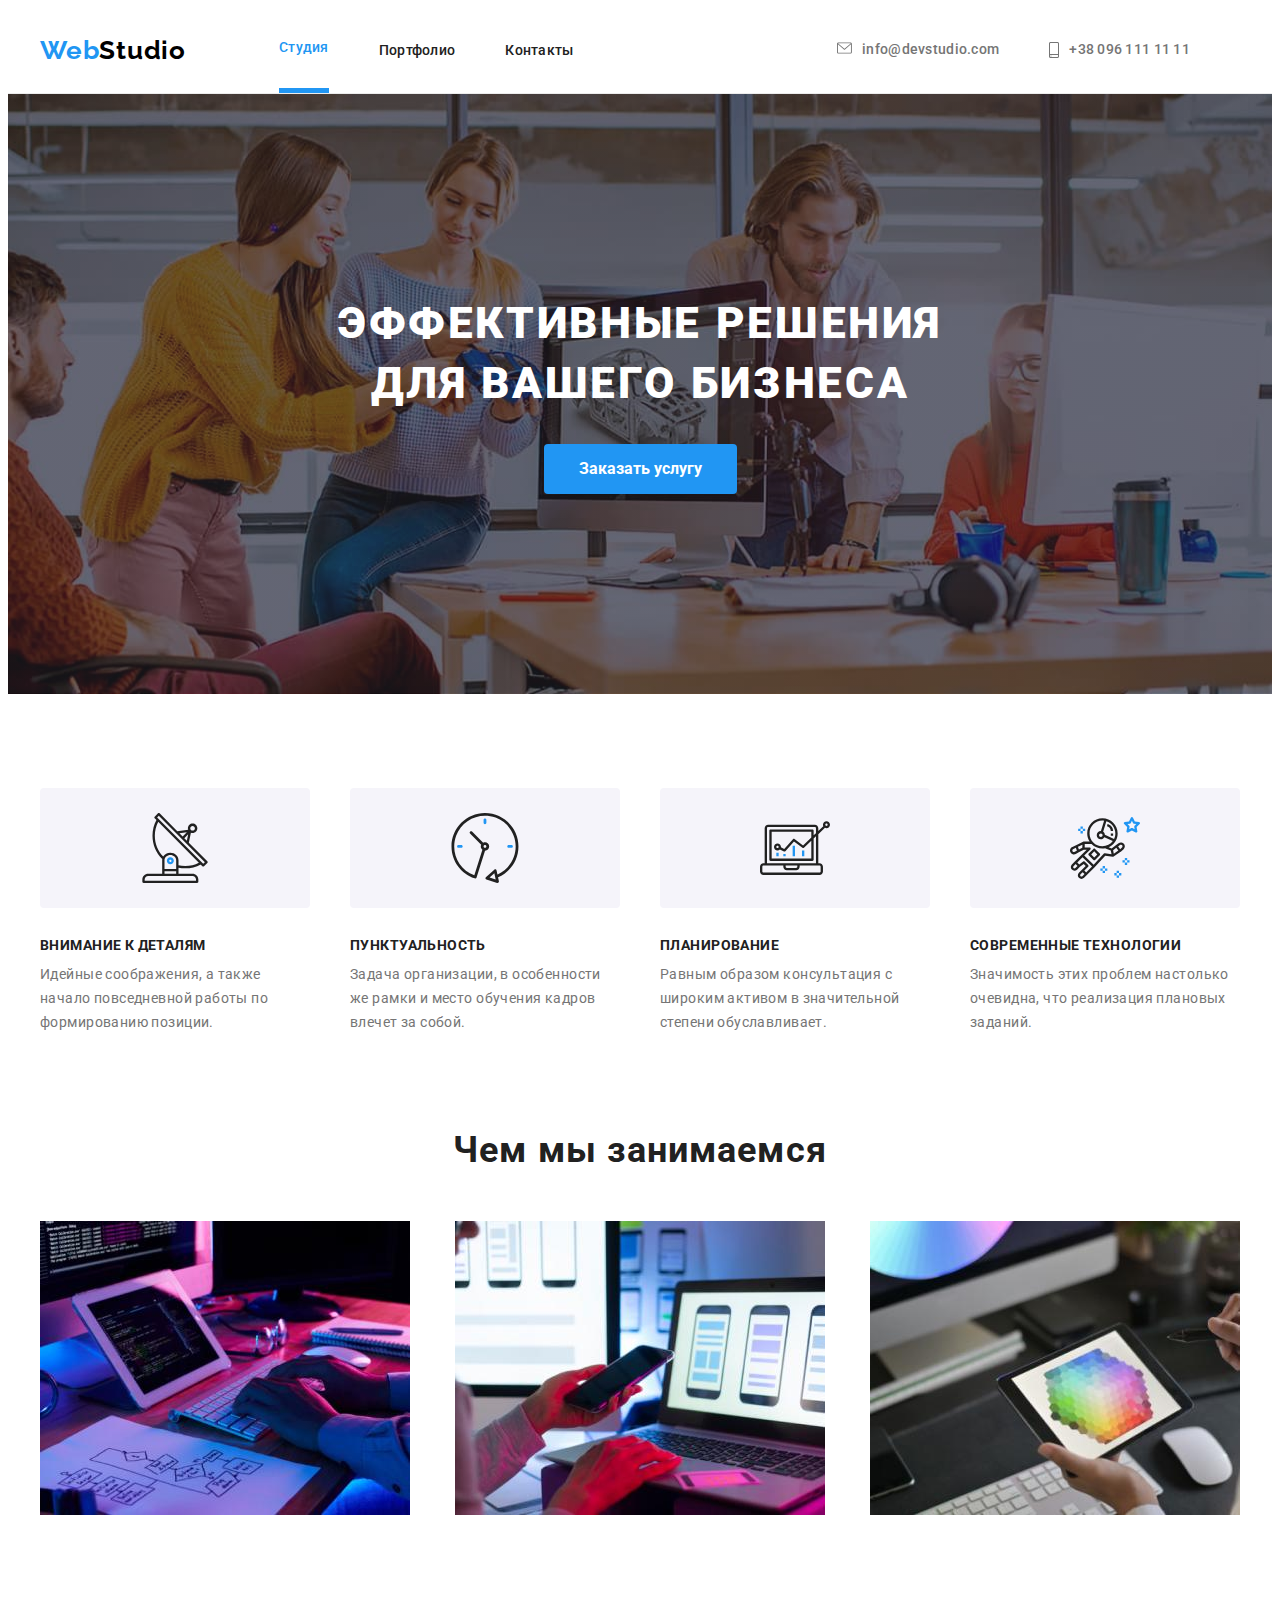
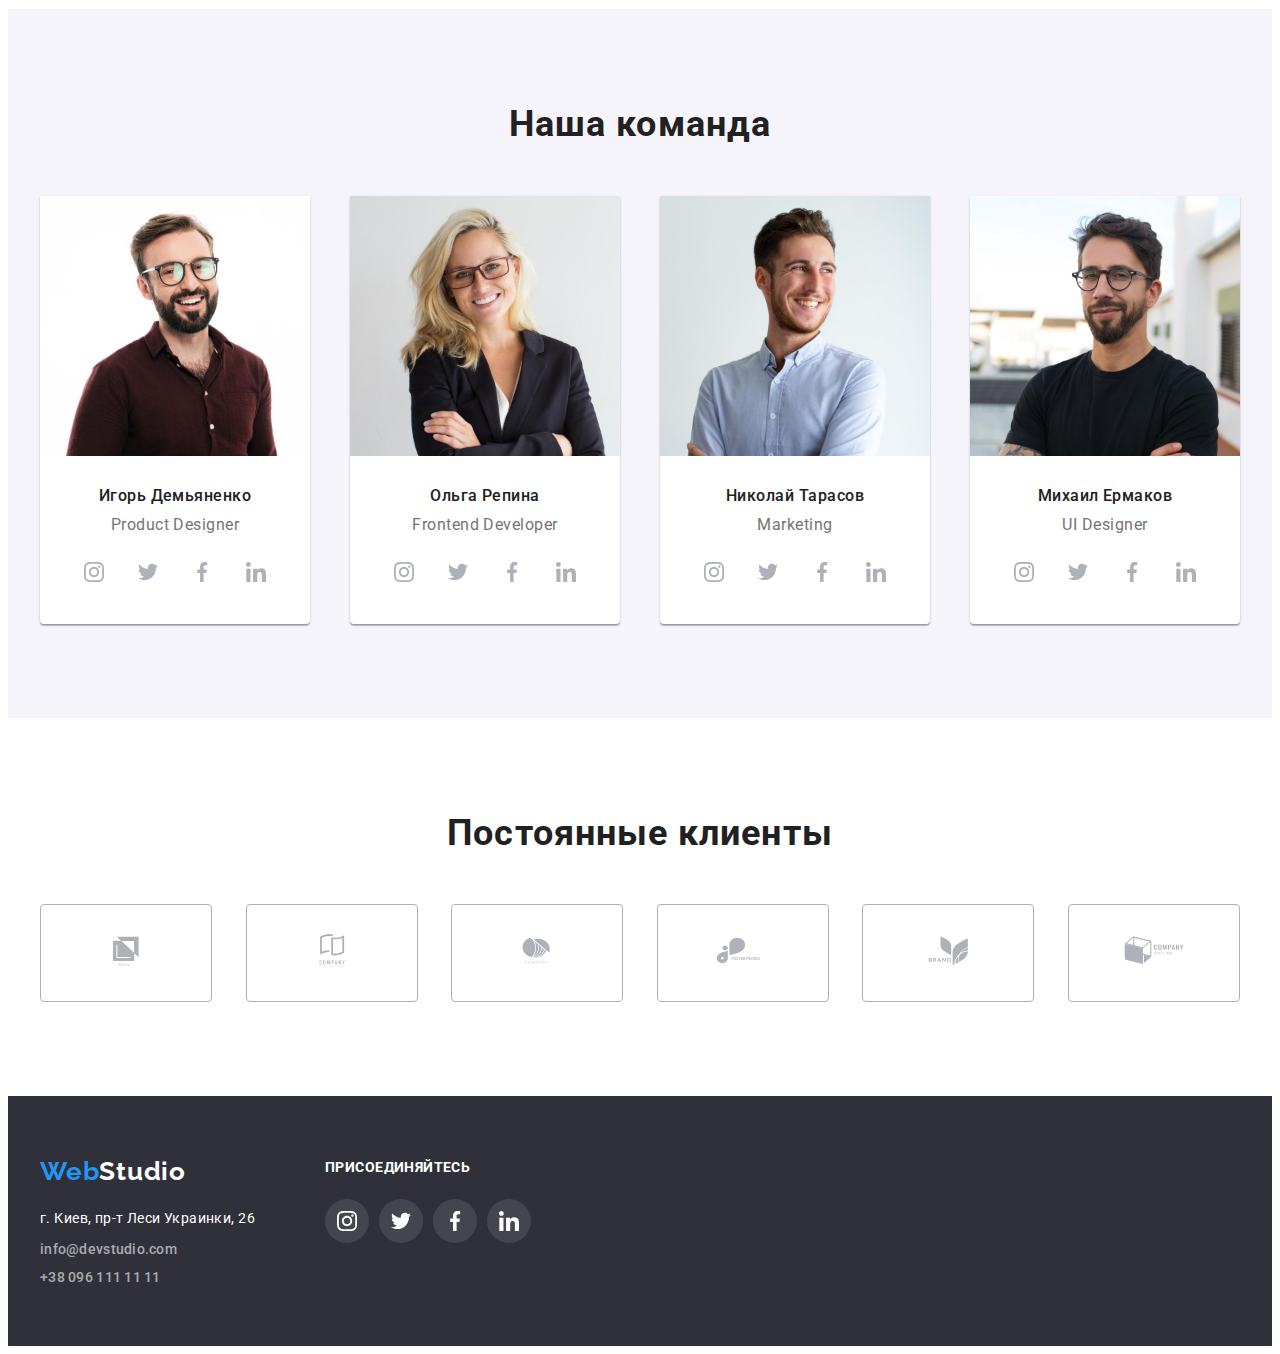
==== index.html @ e7550cd3 "create_files" ====
<!DOCTYPE html>
<html lang="ru">
  <head>
    <meta charset="UTF-8" />
    <meta http-equiv="X-UA-Compatible" content="IE=edge" />
    <meta name="viewport" content="width=device-width, initial-scale=1.0" />
    <link rel="preconnect" href="https://fonts.googleapis.com" />
    <link rel="preconnect" href="https://fonts.gstatic.com" crossorigin />
    <link
      href="https://fonts.googleapis.com/css2?family=Raleway:wght@700&family=Roboto:wght@400;500;700;900&display=swap"
      rel="stylesheet"
    />
    <link rel="icon" href="./images/log.jpg" />
    <title>&#5076;ebStudio</title>
    <link
      rel="stylesheet"
      href="https://cdnjs.cloudflare.com/ajax/libs/modern-normalize/1.1.0/modern-normalize.min.css"
      integrity="sha512-wpPYUAdjBVSE4KJnH1VR1HeZfpl1ub8YT/NKx4PuQ5NmX2tKuGu6U/JRp5y+Y8XG2tV+wKQpNHVUX03MfMFn9Q=="
      crossorigin="anonymous"
      referrerpolicy="no-referrer"
    />
    <link rel="stylesheet" href="./css/styles.css" />
  </head>
  <body>
    <header class="page-header">
      <div class="container header-area">
        <a href="./index.html" class="header-logo"
          >Web<span class="logo-section">Studio</span></a
        >
        <nav class="nav-header">
          <ul class="header-list">
            <li class="list-nav-header">
              <a href="./index.html" class="current-link">Студия</a>
            </li>
            <li class="list-nav-header">
              <a href="./portfolio.html" class="header-link">Портфолио</a>
            </li>
            <li class="list-nav-header">
              <a href="" class="header-link">Контакты</a>
            </li>
          </ul>
        </nav>
        <ul class="contact-list">
          <li class="contact-item">
            <a
              href="mailto:info@devstudio.com"
              class="contact-header mail-contact"
              ><svg class="contact-icon" width="15" height="12">
                <use href="./images/symbol-defs.svg#icon-envelope1"></use></svg
              >info@devstudio.com</a
            >
          </li>
          <li class="contact-item">
            <a href="tel:+380961111111" class="contact-header phone-contact">
              <svg class="contact-icon" width="10" height="16">
                <use
                  href="./images/symbol-defs.svg#icon-smartphone1"
                ></use></svg
              >+38 096 111 11 11</a
            >
          </li>
        </ul>
      </div>
    </header>
    <main>
      <section class="section-hero">
        <div class="container">
          <h1 class="hero-headline">
            Эффективные решения<br />для вашего бизнеса
          </h1>
          <button type="button" class="button-hero">Заказать услугу</button>
        </div>
      </section>
      <section class="characteristics">
        <div class="container">
          <h2 class="headline-hidden">Наши характеристики</h2>
          <ul class="list">
            <li class="characteristics-item">
              <div class="img-cr-box">
                <svg class="cr-icon-box" width="70" height="70">
                  <use href="./images/symbol-defs.svg#icon-antenna"></use>
                </svg>
              </div>
              <h3 class="headline-point">Внимание к деталям</h3>
              <p class="point-list">
                Идейные соображения, а также начало повседневной работы по
                формированию позиции.
              </p>
            </li>
            <li class="characteristics-item">
              <div class="img-cr-box">
                <svg class="cr-icon-box" width="70" height="70">
                  <use href="./images/symbol-defs.svg#icon-clock"></use>
                </svg>
              </div>
              <h3 class="headline-point">Пунктуальность</h3>
              <p class="point-list">
                Задача организации, в особенности же рамки и место обучения
                кадров влечет за собой.
              </p>
            </li>
            <li class="characteristics-item">
              <div class="img-cr-box">
                <svg class="cr-icon-box" width="70" height="70">
                  <use href="./images/symbol-defs.svg#icon-diagram"></use>
                </svg>
              </div>
              <h3 class="headline-point">Планирование</h3>
              <p class="point-list">
                Равным образом консультация с широким активом в значительной
                степени обуславливает.
              </p>
            </li>
            <li class="characteristics-item">
              <div class="img-cr-box">
                <svg class="cr-icon-box" width="70" height="70">
                  <use href="./images/symbol-defs.svg#icon-astronaut"></use>
                </svg>
              </div>
              <h3 class="headline-point">Современные технологии</h3>
              <p class="point-list">
                Значимость этих проблем настолько очевидна, что реализация
                плановых заданий.
              </p>
            </li>
          </ul>
        </div>
      </section>
      <section class="workplase-list">
        <div class="container">
          <h2 class="section-headline">Чем мы занимаемся</h2>
          <ul class="list">
            <li>
              <img
                class="img"
                src="images/box1.jpg"
                alt="Программист пишет код"
                width="370"
              />
            </li>
            <li>
              <img src="images/box2.jpg" alt="Адаптивная верстка" width="370" />
            </li>
            <li>
              <img
                src="images/box3.jpg"
                alt="Дизайнер с палитрой"
                width="370"
              />
            </li>
          </ul>
        </div>
      </section>
      <section class="woreker-list">
        <div class="container">
          <h2 class="section-headline">Наша команда</h2>
          <ul class="list">
            <li class="card-worker">
              <img src="images/photoIgor.jpg" alt="Фото Игоря" width="270" />
              <div class="card-info">
                <h3 class="headline-name">Игорь Демьяненко</h3>
                <p lang="en" class="job-position">Product Designer</p>
                <ul class="icon-list">
                  <li class="icon-card-info">
                    <a href="" class="button-icon"
                      ><svg class="card-icon" width="20" height="20">
                        <use
                          href="./images/symbol-defs.svg#icon-inst"
                        ></use></svg
                    ></a>
                  </li>
                  <li class="icon-card-info">
                    <a href="" class="button-icon"
                      ><svg class="card-icon" width="20" height="20">
                        <use
                          href="./images/symbol-defs.svg#icon-twitter"
                        ></use></svg
                    ></a>
                  </li>
                  <li class="icon-card-info">
                    <a href="" class="button-icon"
                      ><svg class="card-icon" width="20" height="20">
                        <use
                          href="./images/symbol-defs.svg#icon-facebook"
                        ></use></svg
                    ></a>
                  </li>
                  <li class="icon-card-info">
                    <a href="" class="button-icon"
                      ><svg class="card-icon" width="20" height="20">
                        <use
                          href="./images/symbol-defs.svg#icon-linkedin"
                        ></use></svg
                    ></a>
                  </li>
                </ul>
              </div>
            </li>
            <li class="card-worker">
              <img src="images/photoOlga.jpg" alt="Фото Ольги" width="270" />
              <div class="card-info">
                <h3 class="headline-name">Ольга Репина</h3>
                <p lang="en" class="job-position">Frontend Developer</p>
                <ul class="icon-list">
                  <li class="icon-card-info">
                    <a href="" class="button-icon"
                      ><svg class="card-icon" width="20" height="20">
                        <use
                          href="./images/symbol-defs.svg#icon-inst"
                        ></use></svg
                    ></a>
                  </li>
                  <li class="icon-card-info">
                    <a href="" class="button-icon"
                      ><svg class="card-icon" width="20" height="20">
                        <use
                          href="./images/symbol-defs.svg#icon-twitter"
                        ></use></svg
                    ></a>
                  </li>
                  <li class="icon-card-info">
                    <a href="" class="button-icon"
                      ><svg class="card-icon" width="20" height="20">
                        <use
                          href="./images/symbol-defs.svg#icon-facebook"
                        ></use></svg
                    ></a>
                  </li>
                  <li class="icon-card-info">
                    <a href="" class="button-icon"
                      ><svg class="card-icon" width="20" height="20">
                        <use
                          href="./images/symbol-defs.svg#icon-linkedin"
                        ></use></svg
                    ></a>
                  </li>
                </ul>
              </div>
            </li>
            <li class="card-worker">
              <img
                src="images/photoNikolay.jpg"
                alt="Фото Николая"
                width="270"
              />
              <div class="card-info">
                <h3 class="headline-name">Николай Тарасов</h3>
                <p lang="en" class="job-position">Marketing</p>
                <ul class="icon-list">
                  <li class="icon-card-info">
                    <a href="" class="button-icon"
                      ><svg class="card-icon" width="20" height="20">
                        <use
                          href="./images/symbol-defs.svg#icon-inst"
                        ></use></svg
                    ></a>
                  </li>
                  <li class="icon-card-info">
                    <a href="" class="button-icon"
                      ><svg class="card-icon" width="20" height="20">
                        <use
                          href="./images/symbol-defs.svg#icon-twitter"
                        ></use></svg
                    ></a>
                  </li>
                  <li class="icon-card-info">
                    <a href="" class="button-icon"
                      ><svg class="card-icon" width="20" height="20">
                        <use
                          href="./images/symbol-defs.svg#icon-facebook"
                        ></use></svg
                    ></a>
                  </li>
                  <li class="icon-card-info">
                    <a href="" class="button-icon"
                      ><svg class="card-icon" width="20" height="20">
                        <use
                          href="./images/symbol-defs.svg#icon-linkedin"
                        ></use></svg
                    ></a>
                  </li>
                </ul>
              </div>
            </li>
            <li class="card-worker">
              <img
                src="images/photoMihail.jpg"
                alt="Фото Михаила"
                width="270"
              />
              <div class="card-info">
                <h3 class="headline-name">Михаил Ермаков</h3>
                <p lang="en" class="job-position">UI Designer</p>
                <ul class="icon-list">
                  <li class="icon-card-info">
                    <a href="" class="button-icon">
                      <svg class="card-icon" width="20" height="20">
                        <use href="./images/symbol-defs.svg#icon-inst"></use>
                      </svg>
                    </a>
                  </li>
                  <li class="icon-card-info">
                    <a href="" class="button-icon">
                      <svg class="card-icon" width="20" height="20">
                        <use
                          href="./images/symbol-defs.svg#icon-twitter"
                        ></use></svg
                    ></a>
                  </li>
                  <li class="icon-card-info">
                    <a href="" class="button-icon">
                      <svg class="card-icon" width="20" height="20">
                        <use
                          href="./images/symbol-defs.svg#icon-facebook"
                        ></use></svg
                    ></a>
                  </li>
                  <li class="icon-card-info">
                    <a href="" class="button-icon">
                      <svg class="card-icon" width="20" height="20">
                        <use
                          href="./images/symbol-defs.svg#icon-linkedin"
                        ></use></svg
                    ></a>
                  </li>
                </ul>
              </div>
            </li>
          </ul>
        </div>
      </section>
      <section class="our-clients">
        <div class="container">
          <h2 class="section-headline">Постоянные клиенты</h2>
          <ul class="clients-list">
            <li>
              <a href="" class="clients-button-icon"
                ><svg class="clients-card-icon" width="106" height="60">
                  <use href="./images/symbol-defs.svg#icon-Client-1"></use></svg
              ></a>
            </li>
            <li>
              <a href="" class="clients-button-icon"
                ><svg class="clients-card-icon" width="106" height="60">
                  <use href="./images/symbol-defs.svg#icon-Client-2"></use></svg
              ></a>
            </li>
            <li>
              <a href="" class="clients-button-icon"
                ><svg class="clients-card-icon" width="106" height="60">
                  <use href="./images/symbol-defs.svg#icon-Client-3"></use></svg
              ></a>
            </li>
            <li>
              <a href="" class="clients-button-icon"
                ><svg class="clients-card-icon" width="106" height="60">
                  <use href="./images/symbol-defs.svg#icon-Client-4"></use></svg
              ></a>
            </li>
            <li>
              <a href="" class="clients-button-icon"
                ><svg class="clients-card-icon" width="106" height="60">
                  <use href="./images/symbol-defs.svg#icon-Client-5"></use></svg
              ></a>
            </li>
            <li>
              <a href="" class="clients-button-icon"
                ><svg class="clients-card-icon" width="106" height="60">
                  <use href="./images/symbol-defs.svg#icon-Client-6"></use></svg
              ></a>
            </li>
          </ul>
        </div>
      </section>
    </main>
    <footer>
      <div class="container footer-area">
        <div class="contact-zone">
          <a href="./index.html" class="footer-logo"
            >Web<span class="logo-section-footer">Studio</span></a
          >
          <address>
            <ul class="footer-list">
              <li class="footer-point">
                <a
                  href="https://goo.gl/maps/hbNpQnZ5344em9R57"
                  target="_blank"
                  rel="noopener nofollow noreferrel"
                  class="adress-footer"
                  >г. Киев, пр-т Леси Украинки, 26</a
                >
              </li>
              <li class="footer-point">
                <a href="mailto:info@devstudio.com" class="contact"
                  >info@devstudio.com</a
                >
              </li>
              <li class="footer-point">
                <a href="tel:+380961111111" class="contact"
                  >+38 096 111 11 11</a
                >
              </li>
            </ul>
          </address>
        </div>
        <div>
          <b class="footer-headline">присоединяйтесь</b>
          <ul class="footer-list-icon">
            <li class="icon-card-info">
              <a href="" class="footer-button-icon"
                ><svg class="footer-card-icon" width="20" height="20">
                  <use href="./images/symbol-defs.svg#icon-inst"></use></svg
              ></a>
            </li>
            <li class="icon-card-info">
              <a href="" class="footer-button-icon"
                ><svg class="footer-card-icon" width="20" height="20">
                  <use href="./images/symbol-defs.svg#icon-twitter"></use></svg
              ></a>
            </li>

            <li class="icon-card-info">
              <a href="" class="footer-button-icon"
                ><svg class="footer-card-icon" width="20" height="20">
                  <use href="./images/symbol-defs.svg#icon-facebook"></use></svg
              ></a>
            </li>

            <li class="icon-card-info">
              <a href="" class="footer-button-icon"
                ><svg class="footer-card-icon" width="20" height="20">
                  <use href="./images/symbol-defs.svg#icon-linkedin"></use></svg
              ></a>
            </li>
          </ul>
        </div>
      </div>
    </footer>
  </body>
</html>
---- css/styles.css ----
/* -----------------MAIN------------------ */

:root {
  --accent-color: #2196f3;
  --btn-color: #f5f4fa;
  --first-back-color: #ffffff;
  --second-back-color: #2f303a;
  --logo-second-color: #000000;
  --part-text-color: #212121;
  --additional-text-color: rgba(255, 255, 255, 0.6);
  --accessory-text-color: #757575;
  --background-box-color: #f5f4fa;
  --icon-color: #afb1b8;
}

/* section {
  outline: 2px solid red;
} */

body {
  font-family: roboto, sans-serif;
  color: var(--accessory-text-color);
}

header {
  border-bottom: 1px solid #ececec;
  position: sticky;
  top: 0;
  background: var(--first-back-color);
}

.container {
  width: 1200px;
  margin: 0 auto;
  padding-left: 15px;
  padding-right: 15px;
  /* outline: 2px solid red; */
}

p,
h1,
h2,
h3 {
  margin: 0;
}

img {
  display: block;
}

ul,
ol {
  margin: 0;
  padding-left: 0;
}

/* img {
  padding: 0;
  margin: 0;
} */
a {
  text-decoration: none;
}
button {
  font-family: inherit;
  cursor: pointer;
}

footer {
  background-color: var(--second-back-color);
  padding: 60px 0;
}

address {
  font-style: normal;
}

/* -----------------HEADER------------------ */

.header-area {
  display: flex;
  align-items: center;
  flex-wrap: wrap;
}

/* -----------------LOGO------------------ */

.header-logo {
  font-family: raleway, sans-serif;
  font-weight: 700;
  font-size: 26px;
  line-height: 1.19;
  letter-spacing: 0.03em;
  color: var(--accent-color);

  display: inline-block;
  padding-top: 24px;
  padding-bottom: 25px;
  margin-right: 93px;
}

.logo-section {
  color: var(--logo-second-color);
}

/* -----------------LIST-NAV------------------ */

.current-link {
  text-decoration: none;
  font-weight: 500;
  font-size: 14px;
  line-height: 1.14;
  letter-spacing: 0.02em;
  color: var(--accent-color);
  border-bottom: 5px solid var(--accent-color);

  display: inline-block;
  padding-top: 32px;
  padding-bottom: 32px;
}

.header-link {
  font-weight: 500;
  font-size: 14px;
  line-height: 1.14;
  letter-spacing: 0.02em;
  color: var(--part-text-color);
  transition: width 0.1s ease-in-out;

  display: inline-block;
  padding-top: 32px;
  padding-bottom: 32px;
}

.header-link:hover,
.header-link:focus {
  color: var(--accent-color);
  border-bottom: 5px solid var(--accent-color);
}

.header-link,
.header-logo,
.contact,
.contact-header {
  text-decoration: none;
}

.header-list,
.contact-list,
.list {
  display: flex;
  justify-content: space-between;
  list-style: none;
  align-items: center;
  margin-left: auto;
}

.list-nav-header {
  margin-right: 50px;
}

.list-nav-header:last-child {
  margin-right: 0;
}

/* -----------------CONTACT-LIST------------------ */

.contact-header {
  color: var(--accessory-text-color);
  font-weight: 500;
  font-size: 14px;
  line-height: 1.14;
  letter-spacing: 0.02em;

  display: inline-flex;
  padding-top: 32px;
  padding-bottom: 32px;
}

.contact-header:hover,
.contact-header:focus {
  color: var(--accent-color);
}

.contact {
  font-weight: 500;
  font-size: 14px;
  line-height: 1.14;
  letter-spacing: 0.02em;
  color: var(--additional-text-color);
}

.contact:hover,
.contact:focus {
  color: var(--accent-color);
}

.contact-item {
  margin-right: 50px;
}

.contact-icon {
  margin-right: 10px;
  fill: currentColor;
}

.contact-icon:hover,
.contact-icon:focus {
  fill: currentColor;
}

/* -----------------HERO------------------ */

.hero-headline {
  font-weight: 900;
  font-size: 44px;
  line-height: 1.36;
  letter-spacing: 0.06em;
  text-transform: uppercase;
  text-align: center;
  color: var(--first-back-color);

  margin-bottom: 30px;
}

.section-hero {
  background-color: var(--second-back-color);
  text-align: center;
  padding-top: 200px;
  padding-bottom: 200px;

  background-image: linear-gradient(
      rgba(47, 48, 58, 0.4),
      rgba(47, 48, 58, 0.4)
    ),
    url(../images/hero_img.jpg);
  background-repeat: no-repeat;
  background-position: 50% 50%;
}

.button-hero {
  display: inline-flex;
  font-weight: 700;
  font-size: 16px;
  line-height: 1.87;
  color: var(--first-back-color);
  background: var(--accent-color);

  border: none;
  border-radius: 4px;
  padding: 10px 35px;
  transition: 0.5s;
}

.button-hero:hover {
  background: var(--btn-color);
  color: var(--accent-color);
  box-shadow: 0px 4px 4px rgba(0, 0, 0, 0.15);
}

/* -----------------STUDIO------------------ */

/* -----------------SECTION-OPTION------------------ */

.headline-hidden {
  position: absolute;
  width: 1px;
  height: 1px;
  margin: -1px;
  border: 0;
  padding: 0;

  white-space: nowrap;
  clip-path: inset(100%);
  clip: rect(0 0 0 0);
  overflow: hidden;
}

.characteristics {
  padding-top: 94px;
  padding-bottom: 94px;
}

.img-cr-box {
  width: 270px;
  height: 120px;
  display: flex;
  justify-content: center;
  align-items: center;
  margin-bottom: 30px;
  background: var(--background-box-color);
  border-radius: 4px;
}

.characteristics-item {
  width: 270px;
}

.section-headline {
  font-weight: 700;
  font-size: 36px;
  line-height: 1.17;
  text-align: center;
  letter-spacing: 0.03em;
  color: var(--part-text-color);
  margin-bottom: 50px;
}

.headline-point {
  font-weight: 700;
  font-size: 14px;
  line-height: 1.14;
  letter-spacing: 0.03em;
  text-transform: uppercase;
  color: var(--part-text-color);
  margin-bottom: 10px;
}

.point-list {
  font-size: 14px;
  line-height: 1.71;
  letter-spacing: 0.03em;
}

.workplase-list {
  padding-bottom: 94px;
}

.woreker-list {
  padding-top: 94px;
  padding-bottom: 94px;
  background: var(--btn-color);
}

.card-worker {
  background: var(--first-back-color);
  box-shadow: 0px 1px 3px rgba(0, 0, 0, 0.12), 0px 1px 1px rgba(0, 0, 0, 0.14),
    0px 2px 1px rgba(0, 0, 0, 0.2);
  border-radius: 0px 0px 4px 4px;
}

.card-info {
  padding-top: 30px;
  padding-bottom: 30px;
  text-align: center;
}

.icon-list {
  list-style: none;
  display: flex;
  flex-wrap: wrap;
  justify-content: center;
}

.icon-card-info {
  margin-right: 10px;
}

.icon-card-info:last-child {
  margin-right: 0;
}

.button-icon {
  width: 44px;
  height: 44px;
  border-radius: 50px;
  transition: 0.7s;
  display: flex;
  align-items: center;
  justify-content: center;
}

.button-icon:hover,
.button-icon:focus {
  background: var(--accent-color);
}

.card-icon {
  fill: var(--icon-color);
  transition: 0.7s;
}

.button-icon:hover .card-icon,
.button-icon:focus .card-icon {
  fill: var(--first-back-color);
}

.headline-name {
  font-weight: 500;
  font-size: 16px;
  line-height: 1.19;
  letter-spacing: 0.03em;
  color: var(--part-text-color);

  margin-bottom: 10px;
}

.job-position {
  line-height: 1.19;
  letter-spacing: 0.03em;
  margin-bottom: 16px;
}

.headline-point-project {
  font-weight: 700;
  font-size: 18px;
  line-height: 2;
  letter-spacing: 0.06em;
  color: var(--part-text-color);

  margin-bottom: 4px;
}

.type-project {
  line-height: 1.88;
  letter-spacing: 0.03em;
  color: var(--accessory-text-color);
}

.our-clients {
  padding-top: 94px;
  padding-bottom: 94px;
}

.clients-list {
  list-style: none;
  display: flex;
  flex-wrap: wrap;
  justify-content: space-between;
}

.clients-item {
  margin-right: 30px;
}

.clients-item:last-child {
  margin-right: 0x;
}

.clients-button-icon {
  padding: 16px 32px;
  display: block;
  align-items: center;
  justify-content: center;
  border: 1px solid var(--icon-color);
  border-radius: 4px;
}

.clients-button-icon:hover,
.clients-button-icon:focus {
  border-color: var(--accent-color);
}

.clients-card-icon {
  fill: var(--icon-color);
}

.clients-button-icon:hover .clients-card-icon,
.clients-button-icon:focus .clients-card-icon {
  fill: var(--accent-color);
}
/* -----------------PORTFOLIO------------------ */

.portfolio {
  padding-top: 94px;
  padding-bottom: 94px;
}

.portfolio-card {
  padding: 20px 24px;
  border-left: 1px solid #eeeeee;
  border-right: 1px solid #eeeeee;
  border-bottom: 1px solid #eeeeee;
}

.list-project {
  flex-wrap: wrap;
}

.project-item {
  margin-bottom: 30px;
  cursor: pointer;
}

.project-item:hover,
.project-item:focus {
  box-shadow: 0px 1px 1px rgba(0, 0, 0, 0.12), 0px 4px 4px rgba(0, 0, 0, 0.06),
    1px 4px 6px rgba(0, 0, 0, 0.16);
  transition-duration: 1s;
}

.project-item:nth-last-child(-n + 3) {
  margin-bottom: 0;
}
/* -----------------BUTTON-PORTFOLIO------------------ */

.button-projects {
  background: var(--btn-color);
  border-radius: 4px;
  font-weight: 500;
  font-size: 16px;
  line-height: 1.9;
  color: var(--part-text-color);

  border: none;
  padding: 6px 22px;
}

.btn-item {
  margin-right: 8px;
}

.btn-item:last-child {
  margin-right: 0;
}

.button-projects:hover,
.button-projects:focus {
  background: var(--accent-color);
  color: var(--first-back-color);
  transition-duration: 1s;
  box-shadow: 0px 4px 4px rgba(0, 0, 0, 0.15);
}

.button-list {
  list-style: none;
  display: flex;
  justify-content: center;
  margin-bottom: 50px;
}

/* -----------------FOOTER------------------ */

.footer-area {
  display: flex;
}

.contact-zone {
  margin-right: 70px;
}

.footer-logo {
  font-family: raleway, sans-serif;
  font-weight: 700;
  font-size: 26px;
  line-height: 1.19;
  letter-spacing: 0.03em;
  color: var(--accent-color);
  text-decoration: none;

  display: block;
  margin-bottom: 20px;
}

.logo-section-footer {
  color: var(--first-back-color);
}

.footer-list {
  list-style: none;
}

.footer-point {
  margin-bottom: 9px;
}

.footer-point:last-child {
  margin-bottom: 0;
}

.adress-footer {
  text-decoration: none;
  font-size: 14px;
  line-height: 1.7;
  letter-spacing: 0.03em;
  color: var(--first-back-color);
}

.footer-headline {
  display: inline-block;
  font-size: 14px;
  line-height: 1.7;
  letter-spacing: 0.03em;
  text-transform: uppercase;

  margin-bottom: 20px;
  color: var(--first-back-color);
}

.footer-list-icon {
  list-style: none;
  display: flex;
  flex-wrap: wrap;
}

.footer-button-icon {
  width: 44px;
  height: 44px;
  background: rgba(255, 255, 255, 0.1);
  border-radius: 50px;
  transition: 0.7s;
  display: flex;
  align-items: center;
  justify-content: center;
}

.footer-button-icon:hover,
.footer-button-icon:focus {
  background-color: var(--accent-color);
}

.footer-card-icon {
  fill: var(--first-back-color);
  transition: 0.7s;
}

.footer-card-icon:hover,
.footer-card-icon:focus {
  fill: var(--first-back-color);
}
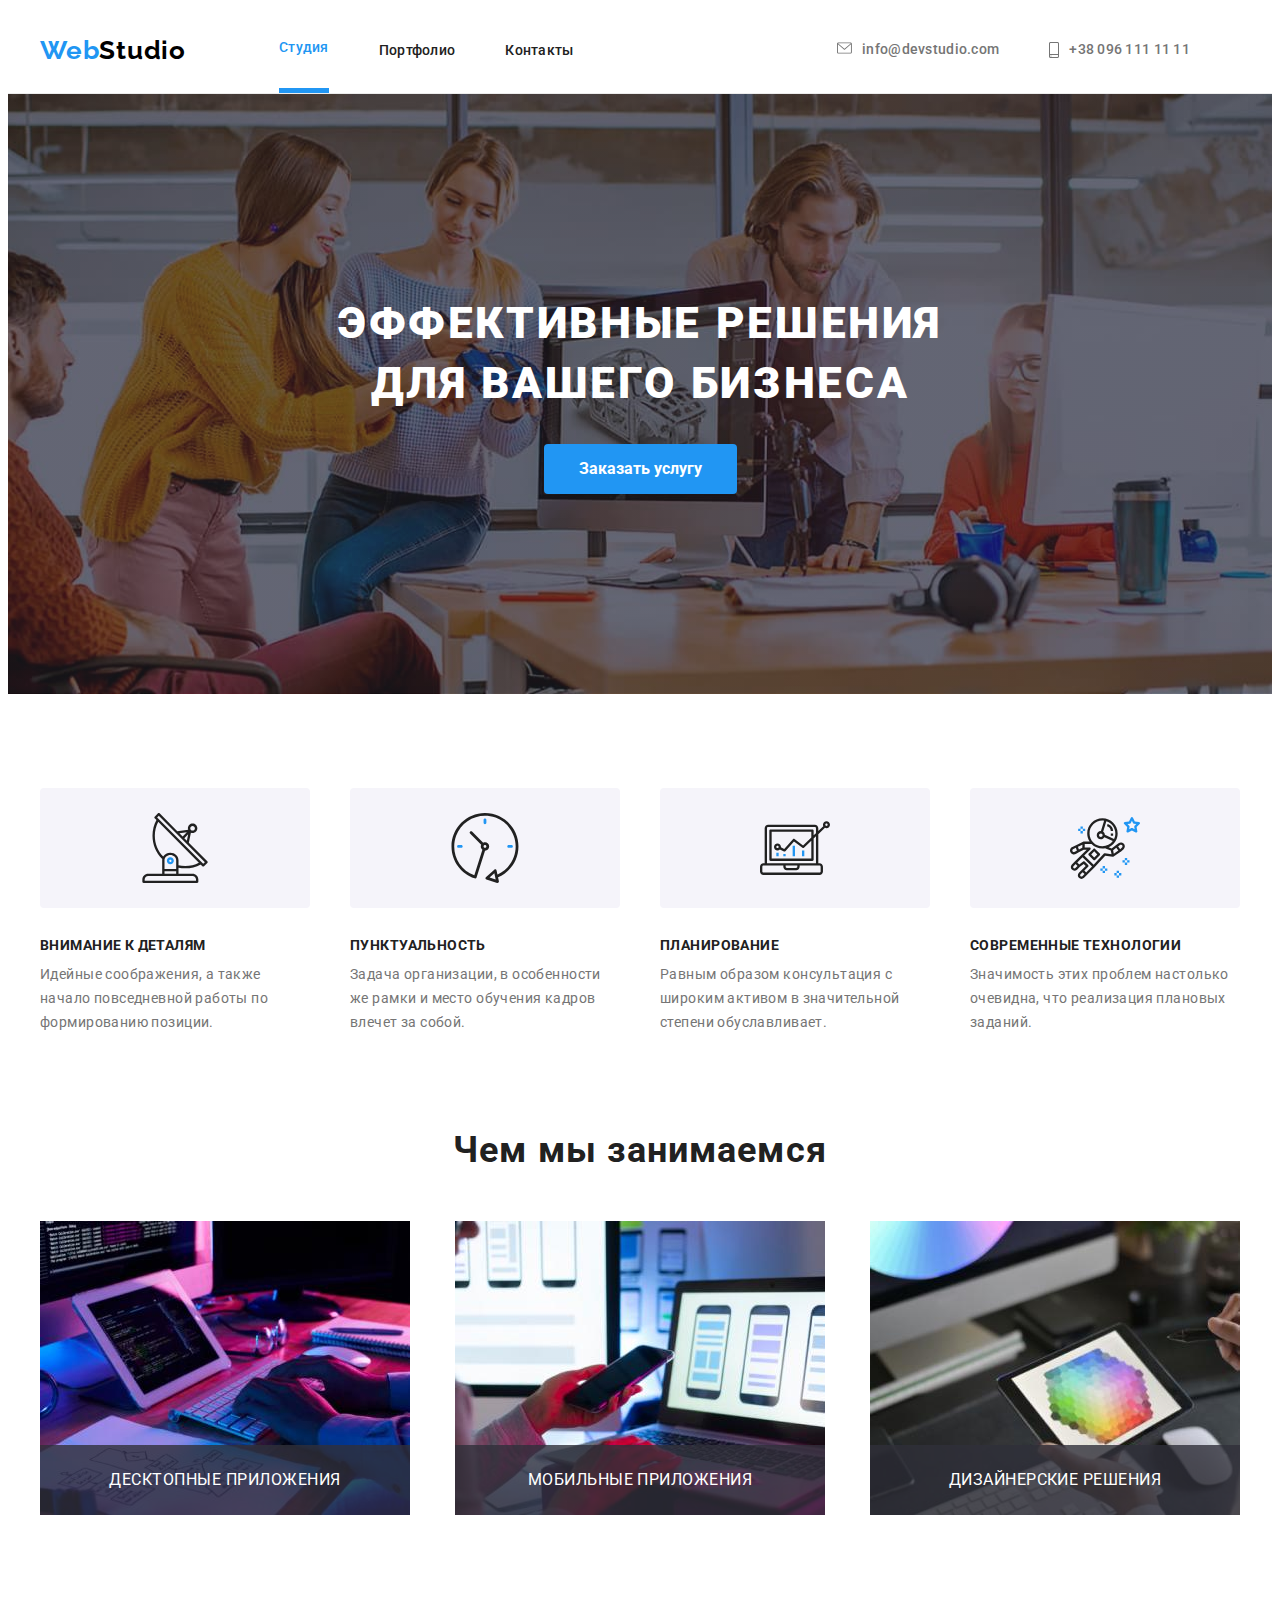
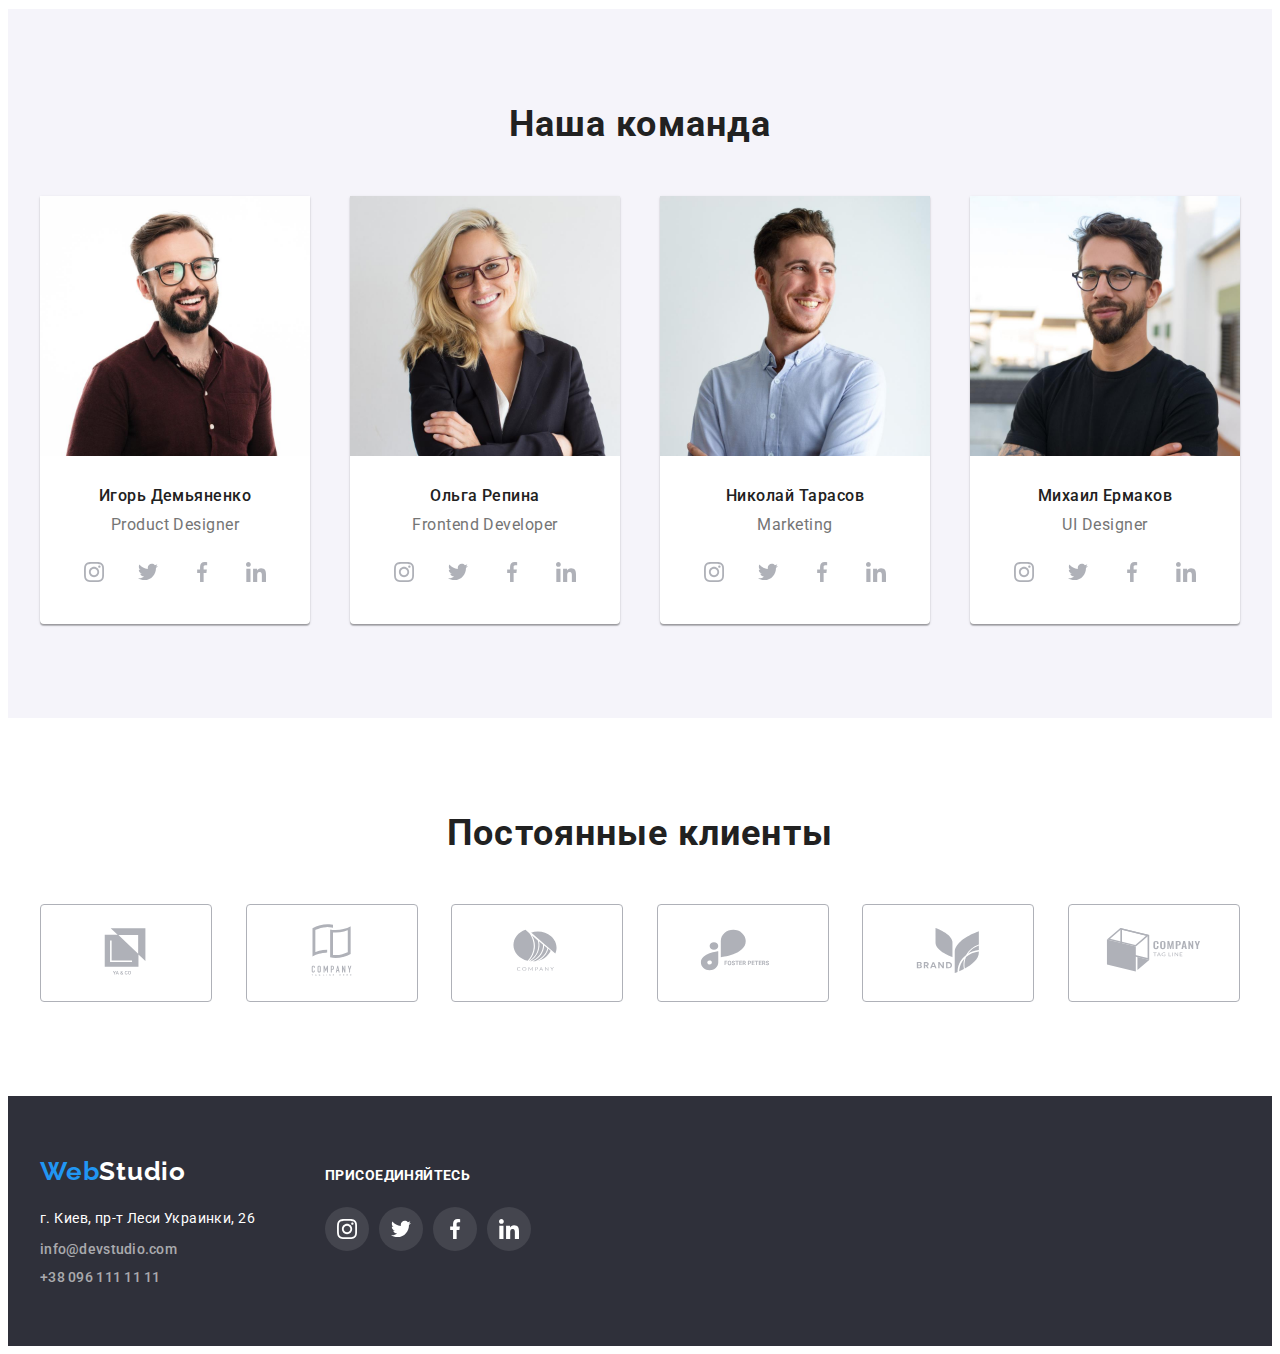
==== commit d4b23da3: "add_box_bar" ====
--- a/index.html
+++ b/index.html
@@ -130,23 +130,32 @@
         <div class="container">
           <h2 class="section-headline">Чем мы занимаемся</h2>
           <ul class="list">
-            <li>
+            <li class="img-box">
               <img
                 class="img"
                 src="images/box1.jpg"
                 alt="Программист пишет код"
                 width="370"
               />
-            </li>
-            <li>
+              <div class="img-bar-first">
+                <p class="text-img-bar">Десктопные приложения</p>
+              </div>
+            </li>
+            <li class="img-box">
               <img src="images/box2.jpg" alt="Адаптивная верстка" width="370" />
-            </li>
-            <li>
+              <div class="img-bar-second">
+                <p class="text-img-bar">Мобильные приложения</p>
+              </div>
+            </li>
+            <li class="img-box">
               <img
                 src="images/box3.jpg"
                 alt="Дизайнер с палитрой"
                 width="370"
               />
+              <div class="img-bar-thert">
+                <p class="text-img-bar">Дизайнерские решения</p>
+              </div>
             </li>
           </ul>
         </div>
@@ -336,37 +345,37 @@
             <li>
               <a href="" class="clients-button-icon"
                 ><svg class="clients-card-icon" width="106" height="60">
-                  <use href="./images/symbol-defs.svg#icon-Client-1"></use></svg
-              ></a>
-            </li>
-            <li>
-              <a href="" class="clients-button-icon"
-                ><svg class="clients-card-icon" width="106" height="60">
-                  <use href="./images/symbol-defs.svg#icon-Client-2"></use></svg
-              ></a>
-            </li>
-            <li>
-              <a href="" class="clients-button-icon"
-                ><svg class="clients-card-icon" width="106" height="60">
-                  <use href="./images/symbol-defs.svg#icon-Client-3"></use></svg
-              ></a>
-            </li>
-            <li>
-              <a href="" class="clients-button-icon"
-                ><svg class="clients-card-icon" width="106" height="60">
-                  <use href="./images/symbol-defs.svg#icon-Client-4"></use></svg
-              ></a>
-            </li>
-            <li>
-              <a href="" class="clients-button-icon"
-                ><svg class="clients-card-icon" width="106" height="60">
-                  <use href="./images/symbol-defs.svg#icon-Client-5"></use></svg
-              ></a>
-            </li>
-            <li>
-              <a href="" class="clients-button-icon"
-                ><svg class="clients-card-icon" width="106" height="60">
-                  <use href="./images/symbol-defs.svg#icon-Client-6"></use></svg
+                  <use href="./images/symbol-defs.svg#icon-Logo-1"></use></svg
+              ></a>
+            </li>
+            <li>
+              <a href="" class="clients-button-icon"
+                ><svg class="clients-card-icon" width="106" height="60">
+                  <use href="./images/symbol-defs.svg#icon-Logo-2"></use></svg
+              ></a>
+            </li>
+            <li>
+              <a href="" class="clients-button-icon"
+                ><svg class="clients-card-icon" width="106" height="60">
+                  <use href="./images/symbol-defs.svg#icon-Logo-3"></use></svg
+              ></a>
+            </li>
+            <li>
+              <a href="" class="clients-button-icon"
+                ><svg class="clients-card-icon" width="106" height="60">
+                  <use href="./images/symbol-defs.svg#icon-Logo-4"></use></svg
+              ></a>
+            </li>
+            <li>
+              <a href="" class="clients-button-icon"
+                ><svg class="clients-card-icon" width="106" height="60">
+                  <use href="./images/symbol-defs.svg#icon-Logo-5"></use></svg
+              ></a>
+            </li>
+            <li>
+              <a href="" class="clients-button-icon"
+                ><svg class="clients-card-icon" width="106" height="60">
+                  <use href="./images/symbol-defs.svg#icon-Logo-6"></use></svg
               ></a>
             </li>
           </ul>
--- a/css/styles.css
+++ b/css/styles.css
@@ -26,6 +26,7 @@
   border-bottom: 1px solid #ececec;
   position: sticky;
   top: 0;
+  z-index: 1;
   background: var(--first-back-color);
 }
 
@@ -125,8 +126,8 @@
   line-height: 1.14;
   letter-spacing: 0.02em;
   color: var(--part-text-color);
-  transition: width 0.1s ease-in-out;
-
+  /* transition: width 0.1s ease-in-out; */
+  /* transition: width 0.1s cubic-bezier(0.4, 0, 0.2, 1); */
   display: inline-block;
   padding-top: 32px;
   padding-bottom: 32px;
@@ -306,6 +307,43 @@
   margin-bottom: 50px;
 }
 
+.img-box {
+  position: relative;
+}
+
+.img-bar-first {
+  position: absolute;
+  bottom: 0;
+  width: 370px;
+  height: 70px;
+  background: rgba(47, 48, 58, 0.8);
+}
+
+.img-bar-second {
+  position: absolute;
+  bottom: 0;
+  width: 370px;
+  height: 70px;
+  background: rgba(47, 48, 58, 0.8);
+}
+
+.img-bar-thert {
+  position: absolute;
+  bottom: 0;
+  width: 370px;
+  height: 70px;
+  background: rgba(47, 48, 58, 0.8);
+}
+
+.text-img-bar {
+  padding: 27px;
+  line-height: 16px;
+  text-align: center;
+  letter-spacing: 0.03em;
+  text-transform: uppercase;
+  color: var(--first-back-color);
+}
+
 .headline-point {
   font-weight: 700;
   font-size: 14px;
@@ -471,6 +509,7 @@
   border-left: 1px solid #eeeeee;
   border-right: 1px solid #eeeeee;
   border-bottom: 1px solid #eeeeee;
+  background: var(--first-back-color);
 }
 
 .list-project {
@@ -489,8 +528,35 @@
   transition-duration: 1s;
 }
 
+.link-project {
+  position: relative;
+}
+
+.link-project:hover .project-bar {
+  opacity: 1;
+}
+
 .project-item:nth-last-child(-n + 3) {
   margin-bottom: 0;
+}
+
+.project-bar {
+  position: absolute;
+  width: 370px;
+  height: 294px;
+  top: 0;
+  background: rgba(33, 150, 243, 0.9);
+  opacity: 0;
+  transition: 500ms;
+}
+
+.project-bar-text {
+  padding: 63px 24px;
+  font-weight: 400;
+  font-size: 18px;
+  line-height: 1.56;
+  letter-spacing: 0.03em;
+  color: var(--first-back-color);
 }
 /* -----------------BUTTON-PORTFOLIO------------------ */
 
@@ -533,6 +599,7 @@
 
 .footer-area {
   display: flex;
+  align-items: baseline;
 }
 
 .contact-zone {
